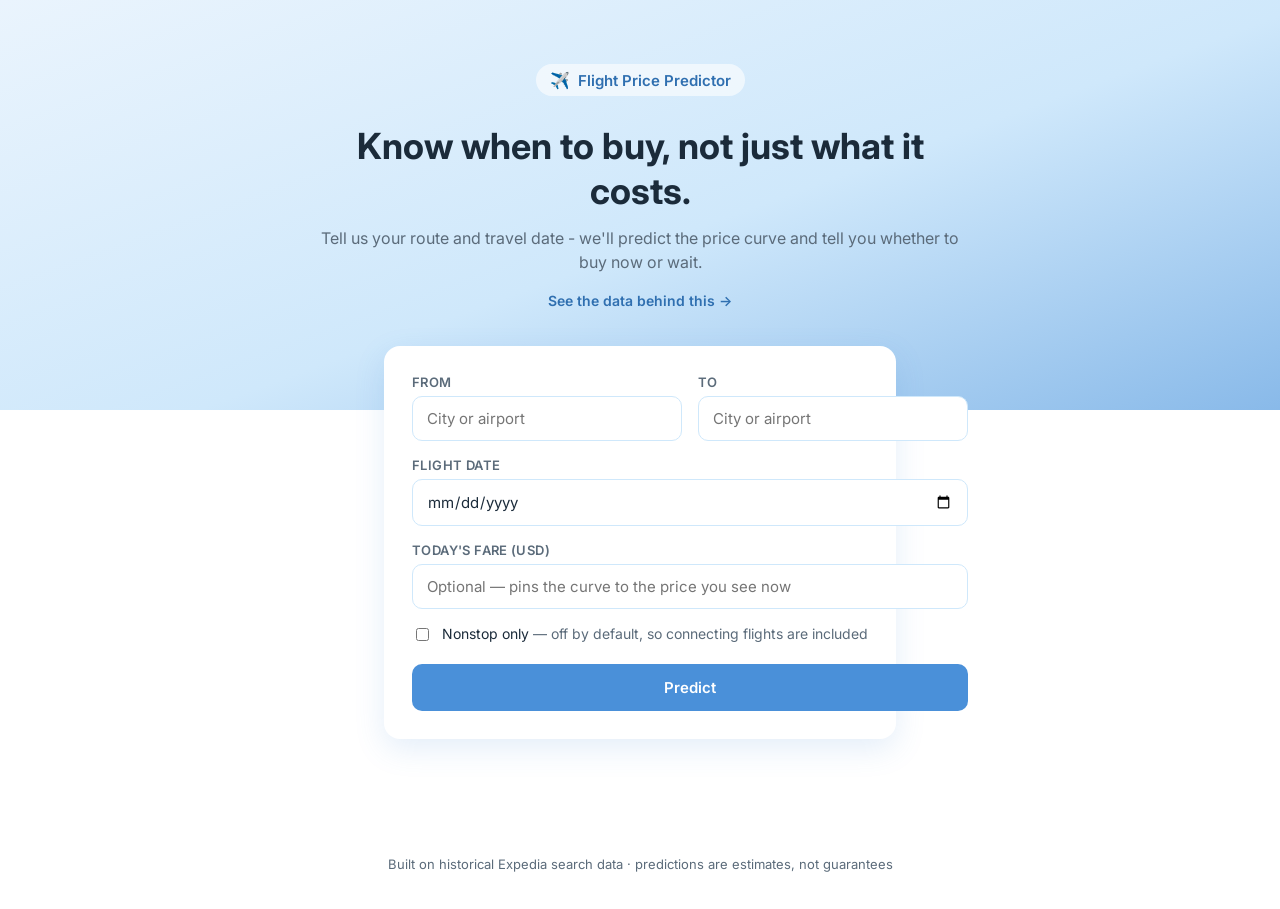
==== public/index.html @ bd610080 "Pin remaining fare curves to today's price and score models on buy timing, not RMSE. Connecting flig" ====
<!DOCTYPE html>
<html lang="en">
<head>
<meta charset="UTF-8">
<meta name="viewport" content="width=device-width, initial-scale=1.0">
<title>Flight Price Predictor</title>
<link rel="preconnect" href="https://fonts.googleapis.com">
<link href="https://fonts.googleapis.com/css2?family=Inter:wght@400;500;600;700&display=swap" rel="stylesheet">
<link rel="stylesheet" href="style.css">
</head>
<body>

<header class="hero">
  <div class="hero-inner">
    <div class="brand">
      <span class="brand-icon">&#9992;&#65039;</span>
      <span class="brand-name">Flight Price Predictor</span>
    </div>
    <h1>Know when to buy, not just what it costs.</h1>
    <p class="subtitle">Tell us your route and travel date - we'll predict the price curve and tell you whether to buy now or wait.</p>
    <a href="insights.html" class="hero-link">See the data behind this &rarr;</a>
  </div>
</header>

<main>
  <section class="search-card">
    <form id="search-form">
      <div class="field combobox" id="origin-field">
        <label for="origin">From</label>
        <input type="text" id="origin" autocomplete="off" placeholder="City or airport" required>
        <input type="hidden" id="origin-code">
        <div class="combobox-list hidden" id="origin-list"></div>
      </div>
      <div class="field combobox" id="destination-field">
        <label for="destination">To</label>
        <input type="text" id="destination" autocomplete="off" placeholder="City or airport" required>
        <input type="hidden" id="destination-code">
        <div class="combobox-list hidden" id="destination-list"></div>
      </div>
      <div class="field full">
        <label for="flightDate">Flight date</label>
        <input type="date" id="flightDate" name="flightDate" required>
      </div>
      <div class="field full">
        <label for="currentPrice">Today's fare (USD)</label>
        <input type="number" id="currentPrice" name="currentPrice" min="1" step="0.01" placeholder="Optional — pins the curve to the price you see now">
      </div>
      <label class="checkbox-field full">
        <input type="checkbox" id="nonstopOnly">
        <span>Nonstop only <span class="hint">— off by default, so connecting flights are included</span></span>
      </label>
      <button type="submit" id="submit-btn">Predict</button>
    </form>
  </section>

  <section id="result" class="result-card hidden">
    <div id="result-badge" class="badge"></div>
    <p id="result-message" class="result-message"></p>
    <div id="result-detail" class="result-detail"></div>
    <canvas id="price-chart" width="600" height="260"></canvas>
  </section>

  <section id="error" class="error-card hidden">
    <p id="error-message"></p>
  </section>
</main>

<footer>
  <p>Built on historical Expedia search data &middot; predictions are estimates, not guarantees</p>
</footer>

<script src="script.js"></script>
</body>
</html>
---- public/style.css ----
:root {
  --sky-light: #eaf4fd;
  --sky: #cfe8fb;
  --blue: #4a90d9;
  --blue-deep: #2f6fb0;
  --ink: #1b2b3a;
  --ink-soft: #5b6b7a;
  --white: #ffffff;
  --green: #2e9e6b;
  --amber: #d98a2f;
  --shadow: 0 10px 30px rgba(74, 144, 217, 0.15);
}

* { box-sizing: border-box; }

body {
  margin: 0;
  font-family: 'Inter', -apple-system, BlinkMacSystemFont, sans-serif;
  color: var(--ink);
  background: var(--white);
}

.hero {
  background: linear-gradient(160deg, var(--sky-light) 0%, var(--sky) 55%, var(--blue) 140%);
  padding: 64px 24px 100px;
  text-align: center;
}

.hero-inner {
  max-width: 640px;
  margin: 0 auto;
}

.brand {
  display: inline-flex;
  align-items: center;
  gap: 8px;
  font-weight: 600;
  font-size: 15px;
  color: var(--blue-deep);
  background: rgba(255, 255, 255, 0.6);
  padding: 6px 14px;
  border-radius: 999px;
  margin-bottom: 28px;
}

.brand-icon { font-size: 16px; }

.hero h1 {
  font-size: 36px;
  font-weight: 700;
  line-height: 1.25;
  margin: 0 0 12px;
  color: var(--ink);
}

.subtitle {
  font-size: 16px;
  color: var(--ink-soft);
  line-height: 1.5;
  margin: 0;
}

.hero-link {
  display: inline-block;
  margin-top: 18px;
  font-size: 14px;
  font-weight: 600;
  color: var(--blue-deep);
  text-decoration: none;
  border-bottom: 1.5px solid transparent;
  transition: border-color 0.15s;
}

.hero-link:hover {
  border-color: var(--blue-deep);
}

main {
  max-width: 560px;
  margin: -64px auto 0;
  padding: 0 24px 80px;
  position: relative;
}

.search-card {
  background: var(--white);
  border-radius: 16px;
  box-shadow: var(--shadow);
  padding: 28px;
}

#search-form {
  display: grid;
  grid-template-columns: 1fr 1fr;
  gap: 16px;
}

.field {
  display: flex;
  flex-direction: column;
  gap: 6px;
}

.field label {
  font-size: 13px;
  font-weight: 600;
  color: var(--ink-soft);
  text-transform: uppercase;
  letter-spacing: 0.03em;
}

.field input {
  border: 1.5px solid var(--sky);
  border-radius: 10px;
  padding: 12px 14px;
  font-size: 15px;
  font-family: inherit;
  color: var(--ink);
  outline: none;
  transition: border-color 0.15s;
}

.field input:focus {
  border-color: var(--blue);
}

.combobox {
  position: relative;
}

.combobox-list {
  position: absolute;
  top: calc(100% + 4px);
  left: 0;
  right: 0;
  max-height: 220px;
  overflow-y: auto;
  background: var(--white);
  border: 1.5px solid var(--sky);
  border-radius: 10px;
  box-shadow: var(--shadow);
  z-index: 20;
  padding: 6px;
}

.combobox-item {
  padding: 9px 10px;
  border-radius: 8px;
  cursor: pointer;
  font-size: 14px;
  display: flex;
  justify-content: space-between;
  gap: 8px;
}

.combobox-item .code {
  color: var(--ink-soft);
  font-weight: 600;
  font-size: 12px;
}

.combobox-item:hover,
.combobox-item.active {
  background: var(--sky-light);
}

.combobox-empty {
  padding: 9px 10px;
  font-size: 14px;
  color: var(--ink-soft);
}

#search-form > .field.full,
#search-form > .checkbox-field.full {
  grid-column: 1 / -1;
}

.checkbox-field {
  display: flex;
  align-items: flex-start;
  gap: 10px;
  font-size: 14px;
  color: var(--ink);
  cursor: pointer;
}

.checkbox-field input {
  margin-top: 3px;
}

.checkbox-field .hint {
  color: var(--ink-soft);
  font-weight: 400;
}

#submit-btn {
  grid-column: 1 / -1;
  background: var(--blue);
  color: var(--white);
  border: none;
  border-radius: 10px;
  padding: 14px;
  font-size: 15px;
  font-weight: 600;
  font-family: inherit;
  cursor: pointer;
  transition: background 0.15s;
  margin-top: 4px;
}

#submit-btn:hover { background: var(--blue-deep); }
#submit-btn:disabled { background: var(--sky); cursor: wait; }

.result-card {
  background: var(--white);
  border-radius: 16px;
  box-shadow: var(--shadow);
  padding: 28px;
  margin-top: 20px;
  text-align: center;
}

.badge {
  display: inline-block;
  font-size: 13px;
  font-weight: 700;
  letter-spacing: 0.03em;
  text-transform: uppercase;
  padding: 6px 14px;
  border-radius: 999px;
  margin-bottom: 14px;
}

.badge.buy-now {
  background: rgba(46, 158, 107, 0.12);
  color: var(--green);
}

.badge.wait {
  background: rgba(217, 138, 47, 0.12);
  color: var(--amber);
}

.result-message {
  font-size: 18px;
  font-weight: 600;
  margin: 0 0 8px;
  color: var(--ink);
}

.result-detail {
  font-size: 14px;
  color: var(--ink-soft);
  margin-bottom: 20px;
}

#price-chart {
  width: 100%;
  height: auto;
  border-radius: 10px;
}

.error-card {
  background: #fdeeee;
  border: 1px solid #f3c8c8;
  border-radius: 12px;
  padding: 18px 20px;
  margin-top: 20px;
  color: #a3403f;
  font-size: 14px;
}

.hidden { display: none; }

footer {
  text-align: center;
  padding: 24px;
  font-size: 13px;
  color: var(--ink-soft);
}

@media (max-width: 480px) {
  .hero h1 { font-size: 28px; }
  #search-form { grid-template-columns: 1fr; }
  #search-form > .field.full,
  #search-form > .checkbox-field.full { grid-column: auto; }
}

.insights-main {
  max-width: 720px;
  margin: -64px auto 0;
  padding: 0 24px 60px;
  display: flex;
  flex-direction: column;
  gap: 20px;
  position: relative;
}

.insight-card {
  background: var(--white);
  border-radius: 16px;
  box-shadow: var(--shadow);
  padding: 32px;
}

.insight-card h2 {
  font-size: 20px;
  margin: 0 0 12px;
  color: var(--ink);
}

.insight-card p {
  font-size: 15px;
  line-height: 1.6;
  color: var(--ink-soft);
  margin: 0 0 16px;
}

.insight-card img {
  width: 100%;
  border-radius: 10px;
  border: 1px solid var(--sky);
  display: block;
}

.insight-card .caption {
  font-size: 13px;
  color: var(--ink-soft);
  text-align: center;
  margin: 10px 0 0;
  font-style: italic;
}

.cta-card {
  text-align: center;
  background: linear-gradient(160deg, var(--sky-light) 0%, var(--sky) 100%);
}

.cta-card h2 { color: var(--ink); }

.cta-button {
  display: inline-block;
  background: var(--blue);
  color: var(--white);
  font-weight: 600;
  font-size: 15px;
  text-decoration: none;
  padding: 14px 28px;
  border-radius: 10px;
  transition: background 0.15s;
}

.cta-button:hover { background: var(--blue-deep); }
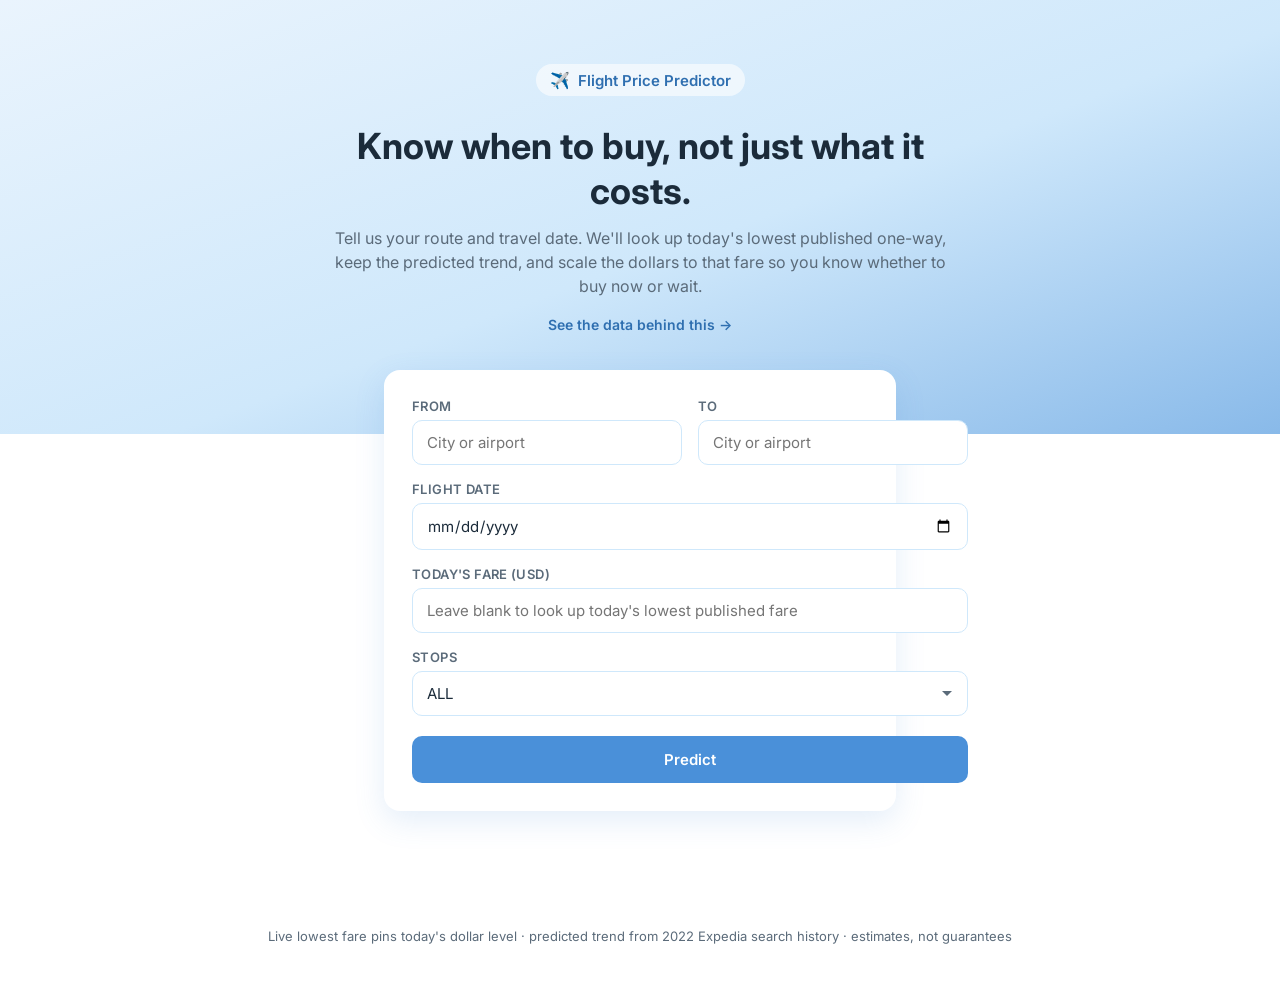
==== commit 9d13a9f3: "Scale the remaining-curve forecast to today's published fare. Look up a public one-way when the user" ====
--- a/public/index.html
+++ b/public/index.html
@@ -17,7 +17,7 @@
       <span class="brand-name">Flight Price Predictor</span>
     </div>
     <h1>Know when to buy, not just what it costs.</h1>
-    <p class="subtitle">Tell us your route and travel date - we'll predict the price curve and tell you whether to buy now or wait.</p>
+    <p class="subtitle">Tell us your route and travel date. We'll look up today's lowest published one-way, keep the predicted trend, and scale the dollars to that fare so you know whether to buy now or wait.</p>
     <a href="insights.html" class="hero-link">See the data behind this &rarr;</a>
   </div>
 </header>
@@ -43,12 +43,16 @@
       </div>
       <div class="field full">
         <label for="currentPrice">Today's fare (USD)</label>
-        <input type="number" id="currentPrice" name="currentPrice" min="1" step="0.01" placeholder="Optional — pins the curve to the price you see now">
+        <input type="number" id="currentPrice" name="currentPrice" min="1" step="0.01" placeholder="Leave blank to look up today's lowest published fare">
       </div>
-      <label class="checkbox-field full">
-        <input type="checkbox" id="nonstopOnly">
-        <span>Nonstop only <span class="hint">— off by default, so connecting flights are included</span></span>
-      </label>
+      <div class="field full">
+        <label for="stops">Stops</label>
+        <select id="stops" name="stops">
+          <option value="all" selected>ALL</option>
+          <option value="nonstop">Non-stop</option>
+          <option value="connecting">Stop</option>
+        </select>
+      </div>
       <button type="submit" id="submit-btn">Predict</button>
     </form>
   </section>
@@ -56,7 +60,6 @@
   <section id="result" class="result-card hidden">
     <div id="result-badge" class="badge"></div>
     <p id="result-message" class="result-message"></p>
-    <div id="result-detail" class="result-detail"></div>
     <canvas id="price-chart" width="600" height="260"></canvas>
   </section>
 
@@ -66,7 +69,7 @@
 </main>
 
 <footer>
-  <p>Built on historical Expedia search data &middot; predictions are estimates, not guarantees</p>
+  <p>Live lowest fare pins today's dollar level · predicted trend from 2022 Expedia search history · estimates, not guarantees</p>
 </footer>
 
 <script src="script.js"></script>
--- a/public/style.css
+++ b/public/style.css
@@ -110,7 +110,8 @@
   letter-spacing: 0.03em;
 }
 
-.field input {
+.field input,
+.field select {
   border: 1.5px solid var(--sky);
   border-radius: 10px;
   padding: 12px 14px;
@@ -119,9 +120,19 @@
   color: var(--ink);
   outline: none;
   transition: border-color 0.15s;
-}
-
-.field input:focus {
+  background: var(--white);
+}
+
+.field select {
+  appearance: none;
+  background-image: url("data:image/svg+xml;utf8,<svg xmlns='http://www.w3.org/2000/svg' width='12' height='8' viewBox='0 0 12 8'><path fill='%235b6b7a' d='M1 1l5 5 5-5'/></svg>");
+  background-repeat: no-repeat;
+  background-position: right 14px center;
+  padding-right: 36px;
+}
+
+.field input:focus,
+.field select:focus {
   border-color: var(--blue);
 }
 
@@ -171,27 +182,8 @@
   color: var(--ink-soft);
 }
 
-#search-form > .field.full,
-#search-form > .checkbox-field.full {
+#search-form > .field.full {
   grid-column: 1 / -1;
-}
-
-.checkbox-field {
-  display: flex;
-  align-items: flex-start;
-  gap: 10px;
-  font-size: 14px;
-  color: var(--ink);
-  cursor: pointer;
-}
-
-.checkbox-field input {
-  margin-top: 3px;
-}
-
-.checkbox-field .hint {
-  color: var(--ink-soft);
-  font-weight: 400;
 }
 
 #submit-btn {
@@ -245,14 +237,8 @@
 .result-message {
   font-size: 18px;
   font-weight: 600;
-  margin: 0 0 8px;
-  color: var(--ink);
-}
-
-.result-detail {
-  font-size: 14px;
-  color: var(--ink-soft);
-  margin-bottom: 20px;
+  margin: 0 0 20px;
+  color: var(--ink);
 }
 
 #price-chart {
@@ -283,8 +269,7 @@
 @media (max-width: 480px) {
   .hero h1 { font-size: 28px; }
   #search-form { grid-template-columns: 1fr; }
-  #search-form > .field.full,
-  #search-form > .checkbox-field.full { grid-column: auto; }
+  #search-form > .field.full { grid-column: auto; }
 }
 
 .insights-main {
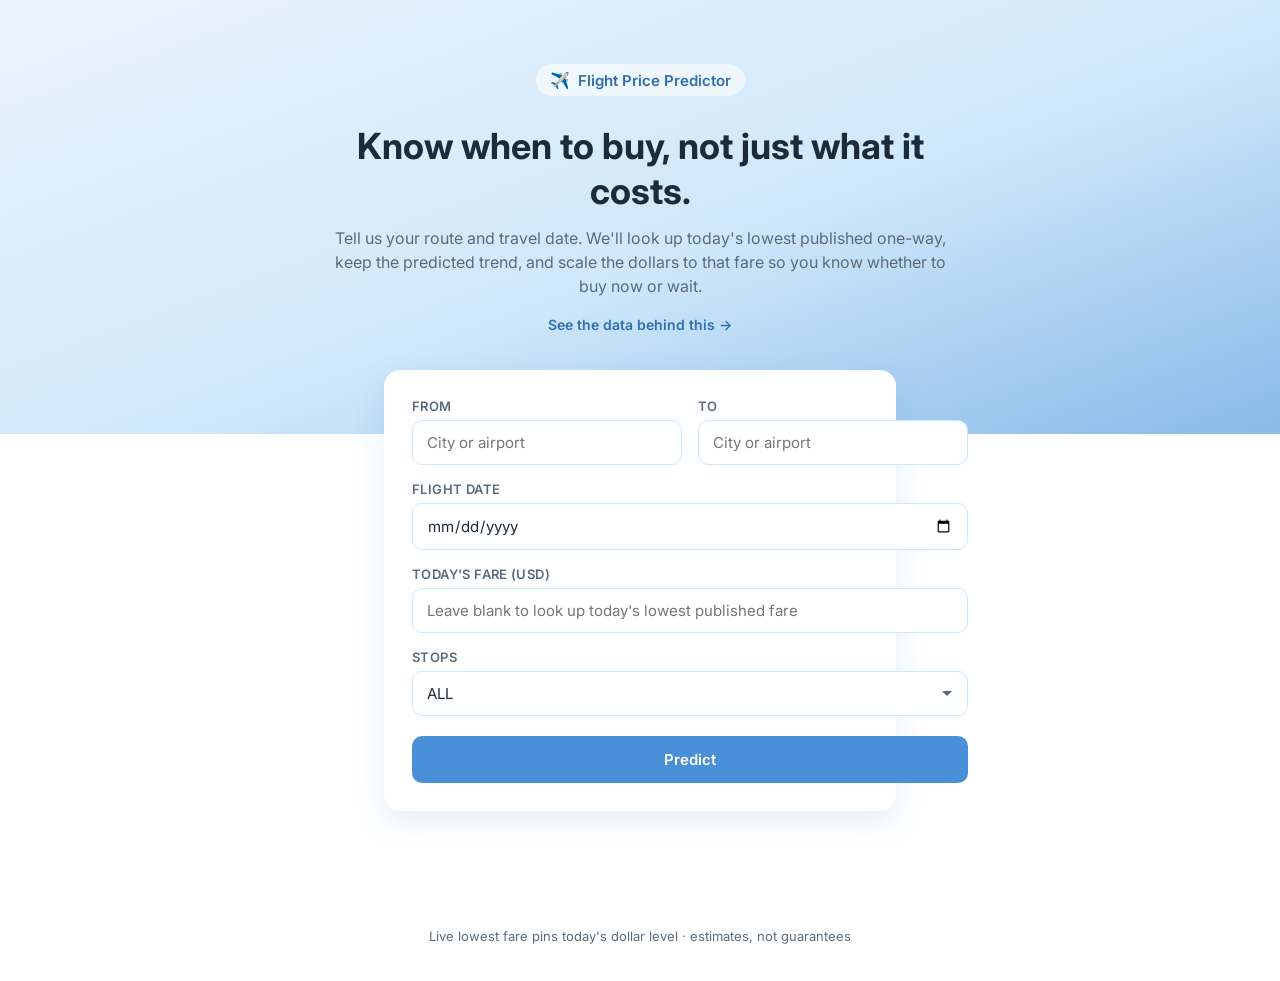
==== commit 48bba14b: "Drop the 2022 Expedia footnote from the homepage footer." ====
--- a/public/index.html
+++ b/public/index.html
@@ -69,7 +69,7 @@
 </main>
 
 <footer>
-  <p>Live lowest fare pins today's dollar level · predicted trend from 2022 Expedia search history · estimates, not guarantees</p>
+  <p>Live lowest fare pins today's dollar level · estimates, not guarantees</p>
 </footer>
 
 <script src="script.js"></script>
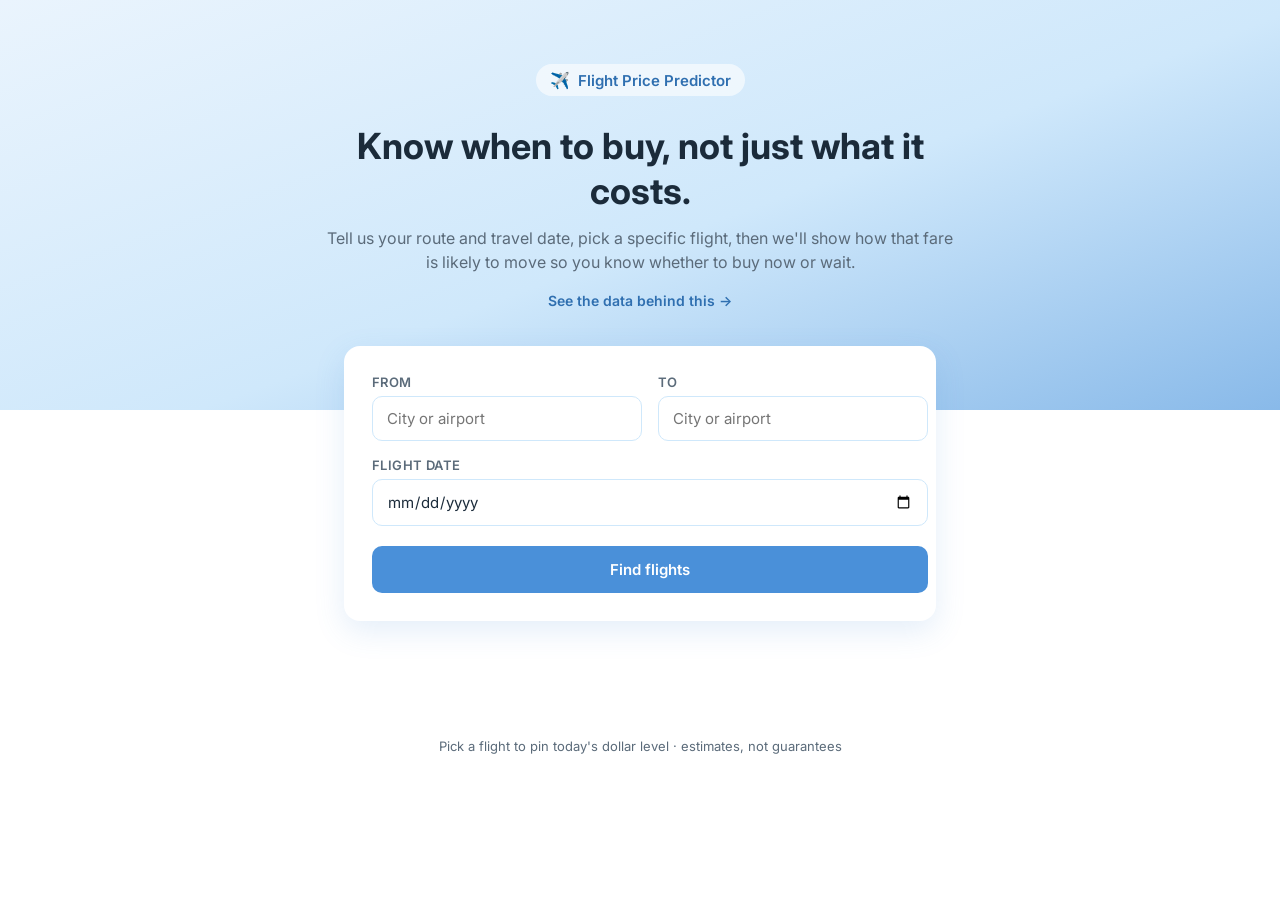
==== commit 3f4531c8: "Add live itinerary picker before the remaining-fare curve. Search Google Flights via SerpAPI, let th" ====
--- a/public/index.html
+++ b/public/index.html
@@ -17,7 +17,7 @@
       <span class="brand-name">Flight Price Predictor</span>
     </div>
     <h1>Know when to buy, not just what it costs.</h1>
-    <p class="subtitle">Tell us your route and travel date. We'll look up today's lowest published one-way, keep the predicted trend, and scale the dollars to that fare so you know whether to buy now or wait.</p>
+    <p class="subtitle">Tell us your route and travel date, pick a specific flight, then we'll show how that fare is likely to move so you know whether to buy now or wait.</p>
     <a href="insights.html" class="hero-link">See the data behind this &rarr;</a>
   </div>
 </header>
@@ -41,23 +41,28 @@
         <label for="flightDate">Flight date</label>
         <input type="date" id="flightDate" name="flightDate" required>
       </div>
-      <div class="field full">
-        <label for="currentPrice">Today's fare (USD)</label>
-        <input type="number" id="currentPrice" name="currentPrice" min="1" step="0.01" placeholder="Leave blank to look up today's lowest published fare">
-      </div>
-      <div class="field full">
-        <label for="stops">Stops</label>
-        <select id="stops" name="stops">
-          <option value="all" selected>ALL</option>
-          <option value="nonstop">Non-stop</option>
-          <option value="connecting">Stop</option>
-        </select>
-      </div>
-      <button type="submit" id="submit-btn">Predict</button>
+      <button type="submit" id="submit-btn">Find flights</button>
     </form>
   </section>
 
+  <section id="flights" class="flights-card hidden">
+    <div class="flights-header">
+      <div>
+        <h2>Choose a flight</h2>
+        <p id="flights-meta" class="flights-meta"></p>
+      </div>
+      <div class="stop-filters" role="group" aria-label="Filter by stops">
+        <button type="button" class="chip active" data-stops="all">All</button>
+        <button type="button" class="chip" data-stops="nonstop">Nonstop</button>
+        <button type="button" class="chip" data-stops="connecting">With stops</button>
+      </div>
+    </div>
+    <div id="flight-list" class="flight-list"></div>
+    <button type="button" id="show-more" class="show-more hidden">Show more flights</button>
+  </section>
+
   <section id="result" class="result-card hidden">
+    <p id="result-pin" class="result-pin"></p>
     <div id="result-badge" class="badge"></div>
     <p id="result-message" class="result-message"></p>
     <canvas id="price-chart" width="600" height="260"></canvas>
@@ -69,7 +74,7 @@
 </main>
 
 <footer>
-  <p>Live lowest fare pins today's dollar level · estimates, not guarantees</p>
+  <p>Pick a flight to pin today's dollar level · estimates, not guarantees</p>
 </footer>
 
 <script src="script.js"></script>
--- a/public/style.css
+++ b/public/style.css
@@ -77,7 +77,7 @@
 }
 
 main {
-  max-width: 560px;
+  max-width: 640px;
   margin: -64px auto 0;
   padding: 0 24px 80px;
   position: relative;
@@ -204,6 +204,151 @@
 #submit-btn:hover { background: var(--blue-deep); }
 #submit-btn:disabled { background: var(--sky); cursor: wait; }
 
+.flights-card {
+  background: var(--white);
+  border-radius: 16px;
+  box-shadow: var(--shadow);
+  padding: 24px;
+  margin-top: 20px;
+}
+
+.flights-header {
+  display: flex;
+  justify-content: space-between;
+  align-items: flex-start;
+  gap: 16px;
+  margin-bottom: 16px;
+  flex-wrap: wrap;
+}
+
+.flights-header h2 {
+  margin: 0 0 4px;
+  font-size: 18px;
+}
+
+.flights-meta {
+  margin: 0;
+  font-size: 13px;
+  color: var(--ink-soft);
+}
+
+.stop-filters {
+  display: flex;
+  gap: 6px;
+}
+
+.chip {
+  border: 1.5px solid var(--sky);
+  background: var(--white);
+  color: var(--ink-soft);
+  border-radius: 999px;
+  padding: 6px 12px;
+  font-size: 13px;
+  font-weight: 600;
+  font-family: inherit;
+  cursor: pointer;
+}
+
+.chip.active {
+  background: var(--sky-light);
+  border-color: var(--blue);
+  color: var(--blue-deep);
+}
+
+.flight-list {
+  display: flex;
+  flex-direction: column;
+  gap: 10px;
+}
+
+.flight-card {
+  display: grid;
+  grid-template-columns: 36px 1fr auto;
+  gap: 12px;
+  align-items: center;
+  width: 100%;
+  text-align: left;
+  border: 1.5px solid var(--sky);
+  border-radius: 12px;
+  padding: 12px 14px;
+  background: var(--white);
+  font-family: inherit;
+  color: inherit;
+  cursor: pointer;
+  transition: border-color 0.15s, box-shadow 0.15s;
+}
+
+.flight-card:hover {
+  border-color: var(--blue);
+}
+
+.flight-card.selected {
+  border-color: var(--blue-deep);
+  box-shadow: 0 0 0 3px rgba(74, 144, 217, 0.18);
+}
+
+.flight-logo {
+  width: 36px;
+  height: 36px;
+  object-fit: contain;
+}
+
+.flight-logo-fallback {
+  width: 36px;
+  height: 36px;
+  border-radius: 8px;
+  background: var(--sky-light);
+  color: var(--blue-deep);
+  font-size: 11px;
+  font-weight: 700;
+  display: flex;
+  align-items: center;
+  justify-content: center;
+}
+
+.flight-main {
+  min-width: 0;
+}
+
+.flight-airline {
+  font-size: 14px;
+  font-weight: 600;
+  margin: 0 0 2px;
+}
+
+.flight-times {
+  font-size: 13px;
+  color: var(--ink-soft);
+  margin: 0;
+}
+
+.flight-price {
+  font-size: 18px;
+  font-weight: 700;
+  color: var(--ink);
+  white-space: nowrap;
+}
+
+.show-more {
+  width: 100%;
+  margin-top: 12px;
+  border: 1.5px dashed var(--sky);
+  background: var(--sky-light);
+  color: var(--blue-deep);
+  border-radius: 10px;
+  padding: 10px;
+  font-size: 14px;
+  font-weight: 600;
+  font-family: inherit;
+  cursor: pointer;
+}
+
+.result-pin {
+  margin: 0 0 10px;
+  font-size: 13px;
+  color: var(--ink-soft);
+}
+
 .result-card {
   background: var(--white);
   border-radius: 16px;
@@ -270,6 +415,13 @@
   .hero h1 { font-size: 28px; }
   #search-form { grid-template-columns: 1fr; }
   #search-form > .field.full { grid-column: auto; }
+  .flight-card {
+    grid-template-columns: 32px 1fr;
+  }
+  .flight-price {
+    grid-column: 2;
+    justify-self: start;
+  }
 }
 
 .insights-main {
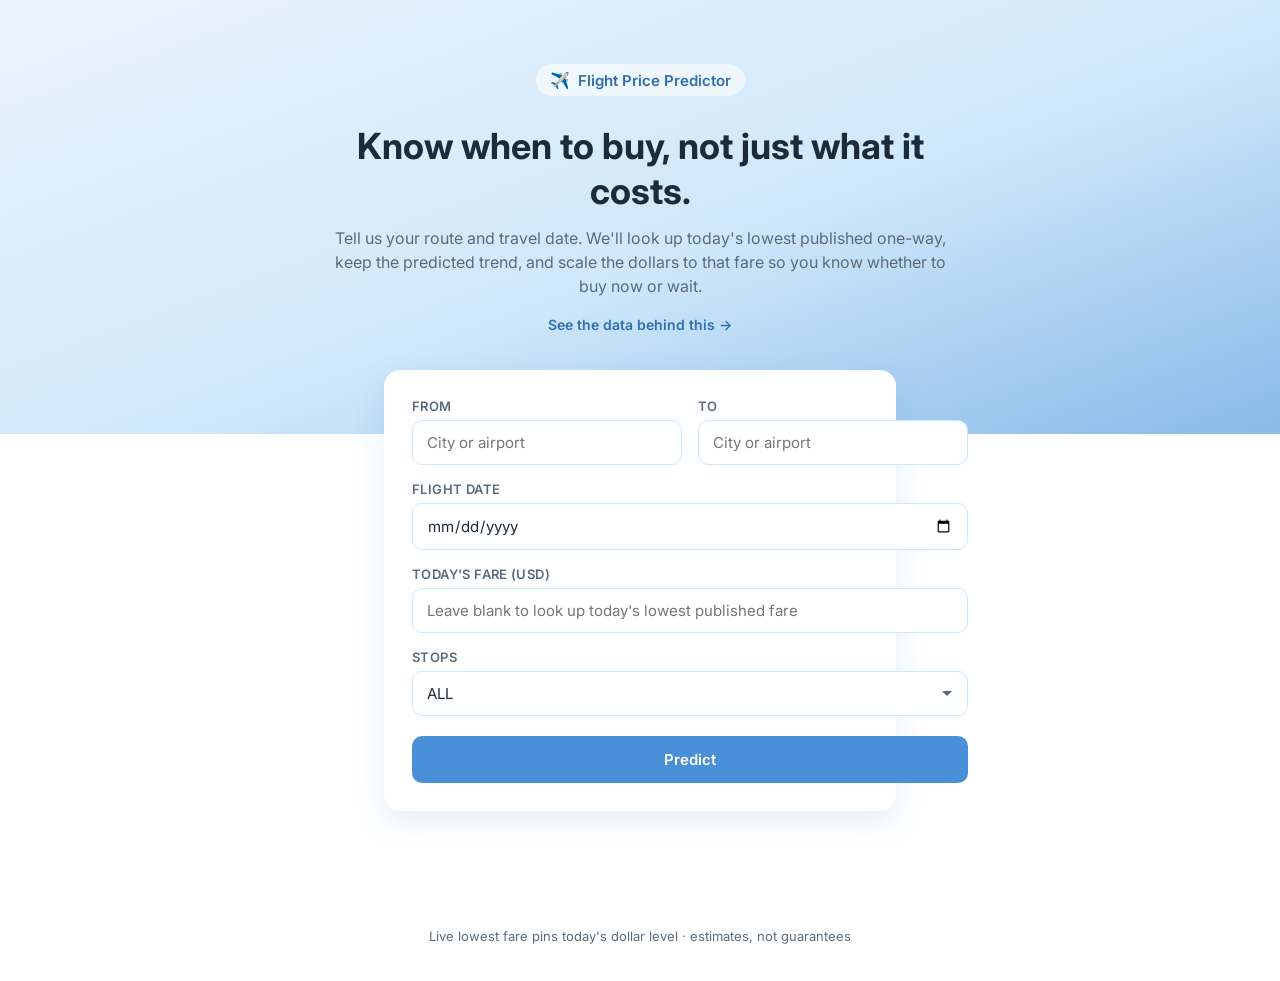
==== commit 28fc7127: "Merge pull request #1 from vvvaaaasdgesa/Vicky Vicky" ====
--- a/public/index.html
+++ b/public/index.html
@@ -17,7 +17,7 @@
       <span class="brand-name">Flight Price Predictor</span>
     </div>
     <h1>Know when to buy, not just what it costs.</h1>
-    <p class="subtitle">Tell us your route and travel date, pick a specific flight, then we'll show how that fare is likely to move so you know whether to buy now or wait.</p>
+    <p class="subtitle">Tell us your route and travel date. We'll look up today's lowest published one-way, keep the predicted trend, and scale the dollars to that fare so you know whether to buy now or wait.</p>
     <a href="insights.html" class="hero-link">See the data behind this &rarr;</a>
   </div>
 </header>
@@ -41,28 +41,23 @@
         <label for="flightDate">Flight date</label>
         <input type="date" id="flightDate" name="flightDate" required>
       </div>
-      <button type="submit" id="submit-btn">Find flights</button>
+      <div class="field full">
+        <label for="currentPrice">Today's fare (USD)</label>
+        <input type="number" id="currentPrice" name="currentPrice" min="1" step="0.01" placeholder="Leave blank to look up today's lowest published fare">
+      </div>
+      <div class="field full">
+        <label for="stops">Stops</label>
+        <select id="stops" name="stops">
+          <option value="all" selected>ALL</option>
+          <option value="nonstop">Non-stop</option>
+          <option value="connecting">Stop</option>
+        </select>
+      </div>
+      <button type="submit" id="submit-btn">Predict</button>
     </form>
   </section>
 
-  <section id="flights" class="flights-card hidden">
-    <div class="flights-header">
-      <div>
-        <h2>Choose a flight</h2>
-        <p id="flights-meta" class="flights-meta"></p>
-      </div>
-      <div class="stop-filters" role="group" aria-label="Filter by stops">
-        <button type="button" class="chip active" data-stops="all">All</button>
-        <button type="button" class="chip" data-stops="nonstop">Nonstop</button>
-        <button type="button" class="chip" data-stops="connecting">With stops</button>
-      </div>
-    </div>
-    <div id="flight-list" class="flight-list"></div>
-    <button type="button" id="show-more" class="show-more hidden">Show more flights</button>
-  </section>
-
   <section id="result" class="result-card hidden">
-    <p id="result-pin" class="result-pin"></p>
     <div id="result-badge" class="badge"></div>
     <p id="result-message" class="result-message"></p>
     <canvas id="price-chart" width="600" height="260"></canvas>
@@ -74,7 +69,7 @@
 </main>
 
 <footer>
-  <p>Pick a flight to pin today's dollar level · estimates, not guarantees</p>
+  <p>Live lowest fare pins today's dollar level · estimates, not guarantees</p>
 </footer>
 
 <script src="script.js"></script>
--- a/public/style.css
+++ b/public/style.css
@@ -77,7 +77,7 @@
 }
 
 main {
-  max-width: 640px;
+  max-width: 560px;
   margin: -64px auto 0;
   padding: 0 24px 80px;
   position: relative;
@@ -203,151 +203,6 @@
 
 #submit-btn:hover { background: var(--blue-deep); }
 #submit-btn:disabled { background: var(--sky); cursor: wait; }
-
-.flights-card {
-  background: var(--white);
-  border-radius: 16px;
-  box-shadow: var(--shadow);
-  padding: 24px;
-  margin-top: 20px;
-}
-
-.flights-header {
-  display: flex;
-  justify-content: space-between;
-  align-items: flex-start;
-  gap: 16px;
-  margin-bottom: 16px;
-  flex-wrap: wrap;
-}
-
-.flights-header h2 {
-  margin: 0 0 4px;
-  font-size: 18px;
-}
-
-.flights-meta {
-  margin: 0;
-  font-size: 13px;
-  color: var(--ink-soft);
-}
-
-.stop-filters {
-  display: flex;
-  gap: 6px;
-}
-
-.chip {
-  border: 1.5px solid var(--sky);
-  background: var(--white);
-  color: var(--ink-soft);
-  border-radius: 999px;
-  padding: 6px 12px;
-  font-size: 13px;
-  font-weight: 600;
-  font-family: inherit;
-  cursor: pointer;
-}
-
-.chip.active {
-  background: var(--sky-light);
-  border-color: var(--blue);
-  color: var(--blue-deep);
-}
-
-.flight-list {
-  display: flex;
-  flex-direction: column;
-  gap: 10px;
-}
-
-.flight-card {
-  display: grid;
-  grid-template-columns: 36px 1fr auto;
-  gap: 12px;
-  align-items: center;
-  width: 100%;
-  text-align: left;
-  border: 1.5px solid var(--sky);
-  border-radius: 12px;
-  padding: 12px 14px;
-  background: var(--white);
-  font-family: inherit;
-  color: inherit;
-  cursor: pointer;
-  transition: border-color 0.15s, box-shadow 0.15s;
-}
-
-.flight-card:hover {
-  border-color: var(--blue);
-}
-
-.flight-card.selected {
-  border-color: var(--blue-deep);
-  box-shadow: 0 0 0 3px rgba(74, 144, 217, 0.18);
-}
-
-.flight-logo {
-  width: 36px;
-  height: 36px;
-  object-fit: contain;
-}
-
-.flight-logo-fallback {
-  width: 36px;
-  height: 36px;
-  border-radius: 8px;
-  background: var(--sky-light);
-  color: var(--blue-deep);
-  font-size: 11px;
-  font-weight: 700;
-  display: flex;
-  align-items: center;
-  justify-content: center;
-}
-
-.flight-main {
-  min-width: 0;
-}
-
-.flight-airline {
-  font-size: 14px;
-  font-weight: 600;
-  margin: 0 0 2px;
-}
-
-.flight-times {
-  font-size: 13px;
-  color: var(--ink-soft);
-  margin: 0;
-}
-
-.flight-price {
-  font-size: 18px;
-  font-weight: 700;
-  color: var(--ink);
-  white-space: nowrap;
-}
-
-.show-more {
-  width: 100%;
-  margin-top: 12px;
-  border: 1.5px dashed var(--sky);
-  background: var(--sky-light);
-  color: var(--blue-deep);
-  border-radius: 10px;
-  padding: 10px;
-  font-size: 14px;
-  font-weight: 600;
-  font-family: inherit;
-  cursor: pointer;
-}
-
-.result-pin {
-  margin: 0 0 10px;
-  font-size: 13px;
-  color: var(--ink-soft);
-}
 
 .result-card {
   background: var(--white);
@@ -415,13 +270,6 @@
   .hero h1 { font-size: 28px; }
   #search-form { grid-template-columns: 1fr; }
   #search-form > .field.full { grid-column: auto; }
-  .flight-card {
-    grid-template-columns: 32px 1fr;
-  }
-  .flight-price {
-    grid-column: 2;
-    justify-self: start;
-  }
 }
 
 .insights-main {
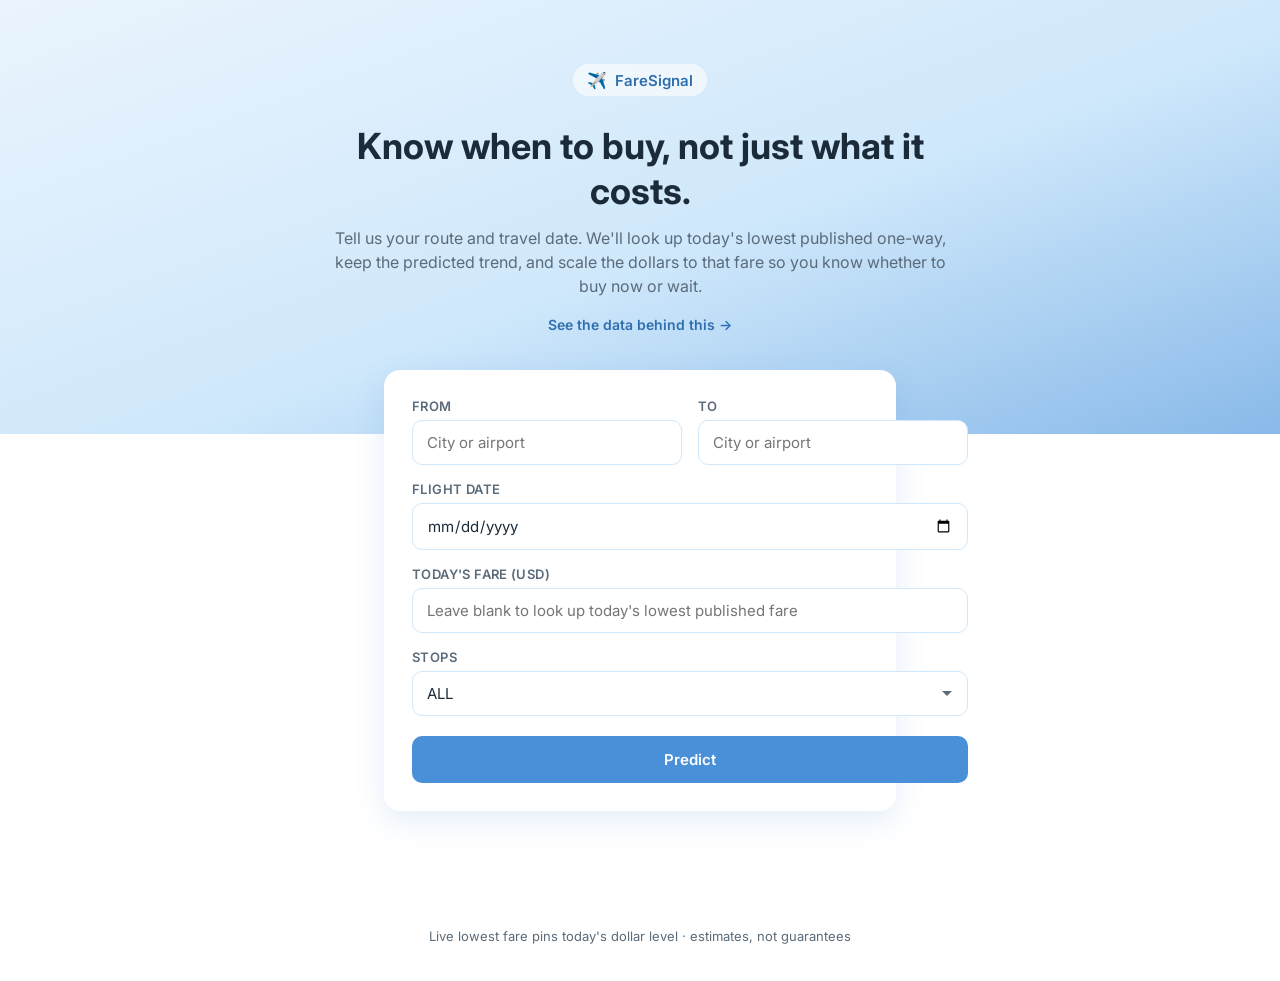
==== commit 7fb5a518: "initial full-stack implementation Add a scalable DuckDB data pipeline, temporal booking backtest, Fa" ====
--- a/public/index.html
+++ b/public/index.html
@@ -3,7 +3,8 @@
 <head>
 <meta charset="UTF-8">
 <meta name="viewport" content="width=device-width, initial-scale=1.0">
-<title>Flight Price Predictor</title>
+<title>FareSignal | Flight Fare Decisions</title>
+<link rel="icon" href="favicon.svg" type="image/svg+xml">
 <link rel="preconnect" href="https://fonts.googleapis.com">
 <link href="https://fonts.googleapis.com/css2?family=Inter:wght@400;500;600;700&display=swap" rel="stylesheet">
 <link rel="stylesheet" href="style.css">
@@ -14,7 +15,7 @@
   <div class="hero-inner">
     <div class="brand">
       <span class="brand-icon">&#9992;&#65039;</span>
-      <span class="brand-name">Flight Price Predictor</span>
+      <span class="brand-name">FareSignal</span>
     </div>
     <h1>Know when to buy, not just what it costs.</h1>
     <p class="subtitle">Tell us your route and travel date. We'll look up today's lowest published one-way, keep the predicted trend, and scale the dollars to that fare so you know whether to buy now or wait.</p>
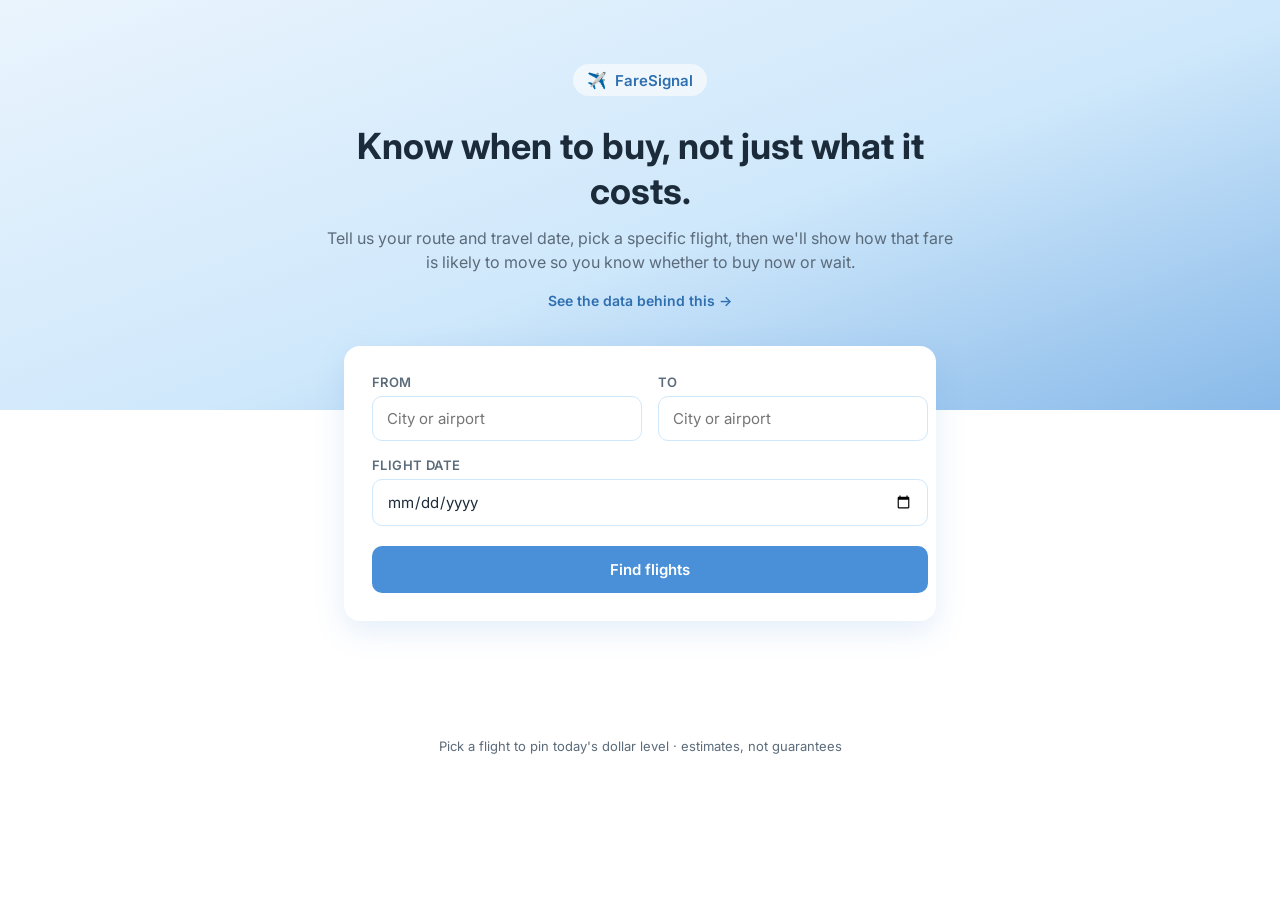
==== commit 558db7e9: "Merge branch 'Vicky'" ====
--- a/public/index.html
+++ b/public/index.html
@@ -18,7 +18,7 @@
       <span class="brand-name">FareSignal</span>
     </div>
     <h1>Know when to buy, not just what it costs.</h1>
-    <p class="subtitle">Tell us your route and travel date. We'll look up today's lowest published one-way, keep the predicted trend, and scale the dollars to that fare so you know whether to buy now or wait.</p>
+    <p class="subtitle">Tell us your route and travel date, pick a specific flight, then we'll show how that fare is likely to move so you know whether to buy now or wait.</p>
     <a href="insights.html" class="hero-link">See the data behind this &rarr;</a>
   </div>
 </header>
@@ -42,23 +42,28 @@
         <label for="flightDate">Flight date</label>
         <input type="date" id="flightDate" name="flightDate" required>
       </div>
-      <div class="field full">
-        <label for="currentPrice">Today's fare (USD)</label>
-        <input type="number" id="currentPrice" name="currentPrice" min="1" step="0.01" placeholder="Leave blank to look up today's lowest published fare">
-      </div>
-      <div class="field full">
-        <label for="stops">Stops</label>
-        <select id="stops" name="stops">
-          <option value="all" selected>ALL</option>
-          <option value="nonstop">Non-stop</option>
-          <option value="connecting">Stop</option>
-        </select>
-      </div>
-      <button type="submit" id="submit-btn">Predict</button>
+      <button type="submit" id="submit-btn">Find flights</button>
     </form>
   </section>
 
+  <section id="flights" class="flights-card hidden">
+    <div class="flights-header">
+      <div>
+        <h2>Choose a flight</h2>
+        <p id="flights-meta" class="flights-meta"></p>
+      </div>
+      <div class="stop-filters" role="group" aria-label="Filter by stops">
+        <button type="button" class="chip active" data-stops="all">All</button>
+        <button type="button" class="chip" data-stops="nonstop">Nonstop</button>
+        <button type="button" class="chip" data-stops="connecting">With stops</button>
+      </div>
+    </div>
+    <div id="flight-list" class="flight-list"></div>
+    <button type="button" id="show-more" class="show-more hidden">Show more flights</button>
+  </section>
+
   <section id="result" class="result-card hidden">
+    <p id="result-pin" class="result-pin"></p>
     <div id="result-badge" class="badge"></div>
     <p id="result-message" class="result-message"></p>
     <canvas id="price-chart" width="600" height="260"></canvas>
@@ -70,7 +75,7 @@
 </main>
 
 <footer>
-  <p>Live lowest fare pins today's dollar level · estimates, not guarantees</p>
+  <p>Pick a flight to pin today's dollar level · estimates, not guarantees</p>
 </footer>
 
 <script src="script.js"></script>
--- a/public/style.css
+++ b/public/style.css
@@ -77,7 +77,7 @@
 }
 
 main {
-  max-width: 560px;
+  max-width: 640px;
   margin: -64px auto 0;
   padding: 0 24px 80px;
   position: relative;
@@ -204,6 +204,151 @@
 #submit-btn:hover { background: var(--blue-deep); }
 #submit-btn:disabled { background: var(--sky); cursor: wait; }
 
+.flights-card {
+  background: var(--white);
+  border-radius: 16px;
+  box-shadow: var(--shadow);
+  padding: 24px;
+  margin-top: 20px;
+}
+
+.flights-header {
+  display: flex;
+  justify-content: space-between;
+  align-items: flex-start;
+  gap: 16px;
+  margin-bottom: 16px;
+  flex-wrap: wrap;
+}
+
+.flights-header h2 {
+  margin: 0 0 4px;
+  font-size: 18px;
+}
+
+.flights-meta {
+  margin: 0;
+  font-size: 13px;
+  color: var(--ink-soft);
+}
+
+.stop-filters {
+  display: flex;
+  gap: 6px;
+}
+
+.chip {
+  border: 1.5px solid var(--sky);
+  background: var(--white);
+  color: var(--ink-soft);
+  border-radius: 999px;
+  padding: 6px 12px;
+  font-size: 13px;
+  font-weight: 600;
+  font-family: inherit;
+  cursor: pointer;
+}
+
+.chip.active {
+  background: var(--sky-light);
+  border-color: var(--blue);
+  color: var(--blue-deep);
+}
+
+.flight-list {
+  display: flex;
+  flex-direction: column;
+  gap: 10px;
+}
+
+.flight-card {
+  display: grid;
+  grid-template-columns: 36px 1fr auto;
+  gap: 12px;
+  align-items: center;
+  width: 100%;
+  text-align: left;
+  border: 1.5px solid var(--sky);
+  border-radius: 12px;
+  padding: 12px 14px;
+  background: var(--white);
+  font-family: inherit;
+  color: inherit;
+  cursor: pointer;
+  transition: border-color 0.15s, box-shadow 0.15s;
+}
+
+.flight-card:hover {
+  border-color: var(--blue);
+}
+
+.flight-card.selected {
+  border-color: var(--blue-deep);
+  box-shadow: 0 0 0 3px rgba(74, 144, 217, 0.18);
+}
+
+.flight-logo {
+  width: 36px;
+  height: 36px;
+  object-fit: contain;
+}
+
+.flight-logo-fallback {
+  width: 36px;
+  height: 36px;
+  border-radius: 8px;
+  background: var(--sky-light);
+  color: var(--blue-deep);
+  font-size: 11px;
+  font-weight: 700;
+  display: flex;
+  align-items: center;
+  justify-content: center;
+}
+
+.flight-main {
+  min-width: 0;
+}
+
+.flight-airline {
+  font-size: 14px;
+  font-weight: 600;
+  margin: 0 0 2px;
+}
+
+.flight-times {
+  font-size: 13px;
+  color: var(--ink-soft);
+  margin: 0;
+}
+
+.flight-price {
+  font-size: 18px;
+  font-weight: 700;
+  color: var(--ink);
+  white-space: nowrap;
+}
+
+.show-more {
+  width: 100%;
+  margin-top: 12px;
+  border: 1.5px dashed var(--sky);
+  background: var(--sky-light);
+  color: var(--blue-deep);
+  border-radius: 10px;
+  padding: 10px;
+  font-size: 14px;
+  font-weight: 600;
+  font-family: inherit;
+  cursor: pointer;
+}
+
+.result-pin {
+  margin: 0 0 10px;
+  font-size: 13px;
+  color: var(--ink-soft);
+}
+
 .result-card {
   background: var(--white);
   border-radius: 16px;
@@ -270,6 +415,13 @@
   .hero h1 { font-size: 28px; }
   #search-form { grid-template-columns: 1fr; }
   #search-form > .field.full { grid-column: auto; }
+  .flight-card {
+    grid-template-columns: 32px 1fr;
+  }
+  .flight-price {
+    grid-column: 2;
+    justify-self: start;
+  }
 }
 
 .insights-main {
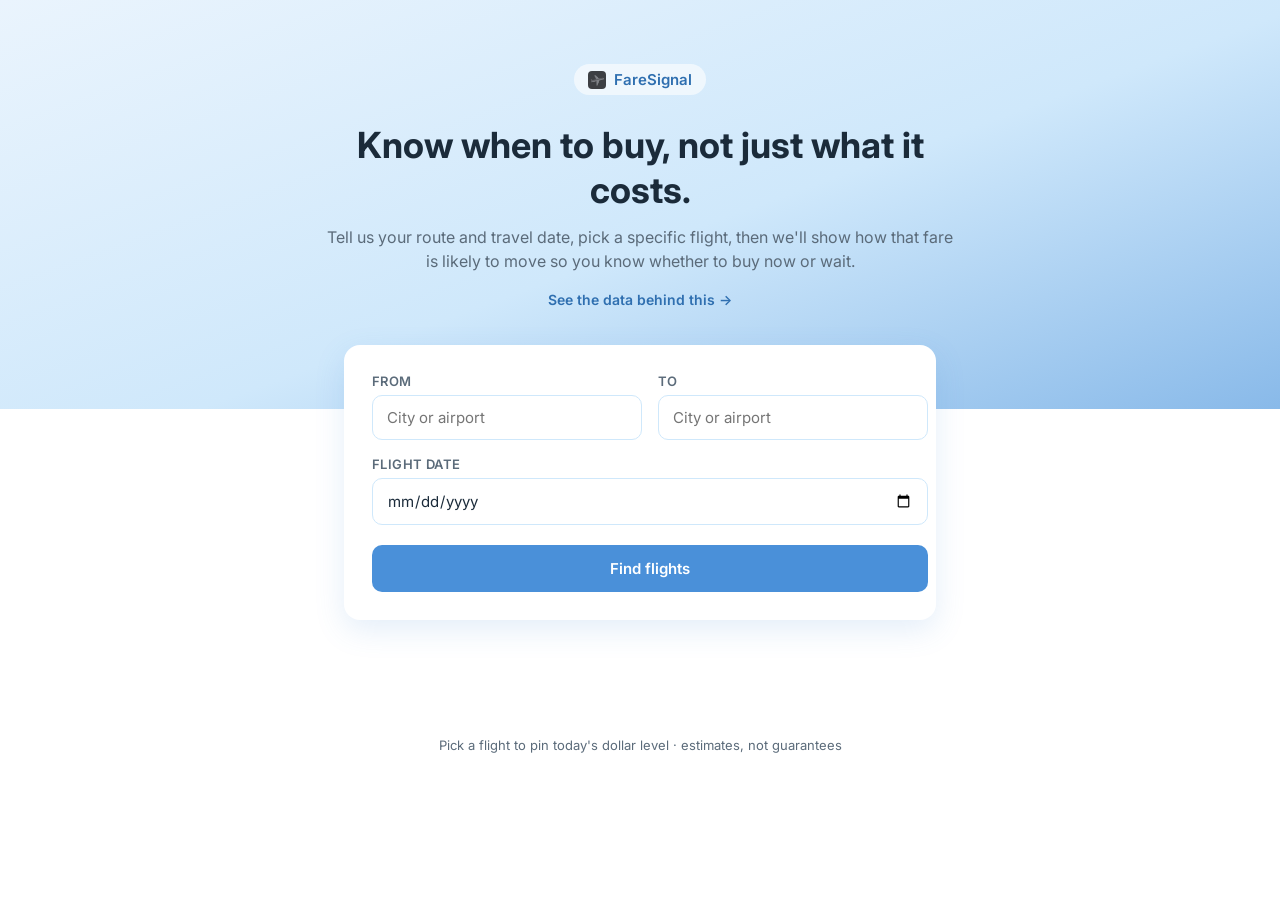
==== commit 2992f08f: "Replace the site favicon and link preview with the isometric plane." ====
--- a/public/index.html
+++ b/public/index.html
@@ -4,7 +4,16 @@
 <meta charset="UTF-8">
 <meta name="viewport" content="width=device-width, initial-scale=1.0">
 <title>FareSignal | Flight Fare Decisions</title>
-<link rel="icon" href="favicon.svg" type="image/svg+xml">
+<link rel="icon" href="favicon.ico" sizes="any">
+<link rel="icon" href="favicon.png" type="image/png">
+<link rel="apple-touch-icon" href="apple-touch-icon.png">
+<meta name="description" content="Pick a flight, then see whether to buy now or wait.">
+<meta property="og:title" content="FareSignal | Flight Fare Decisions">
+<meta property="og:description" content="Pick a flight, then see whether to buy now or wait.">
+<meta property="og:image" content="https://flight-fare-predic.vercel.app/og-image.png">
+<meta property="og:type" content="website">
+<meta name="twitter:card" content="summary_large_image">
+<meta name="twitter:image" content="https://flight-fare-predic.vercel.app/og-image.png">
 <link rel="preconnect" href="https://fonts.googleapis.com">
 <link href="https://fonts.googleapis.com/css2?family=Inter:wght@400;500;600;700&display=swap" rel="stylesheet">
 <link rel="stylesheet" href="style.css">
@@ -14,7 +23,7 @@
 <header class="hero">
   <div class="hero-inner">
     <div class="brand">
-      <span class="brand-icon">&#9992;&#65039;</span>
+      <img class="brand-icon" src="favicon.png" alt="" width="18" height="18">
       <span class="brand-name">FareSignal</span>
     </div>
     <h1>Know when to buy, not just what it costs.</h1>
--- a/public/style.css
+++ b/public/style.css
@@ -44,7 +44,13 @@
   margin-bottom: 28px;
 }
 
-.brand-icon { font-size: 16px; }
+.brand-icon {
+  width: 18px;
+  height: 18px;
+  border-radius: 4px;
+  object-fit: cover;
+  display: block;
+}
 
 .hero h1 {
   font-size: 36px;
